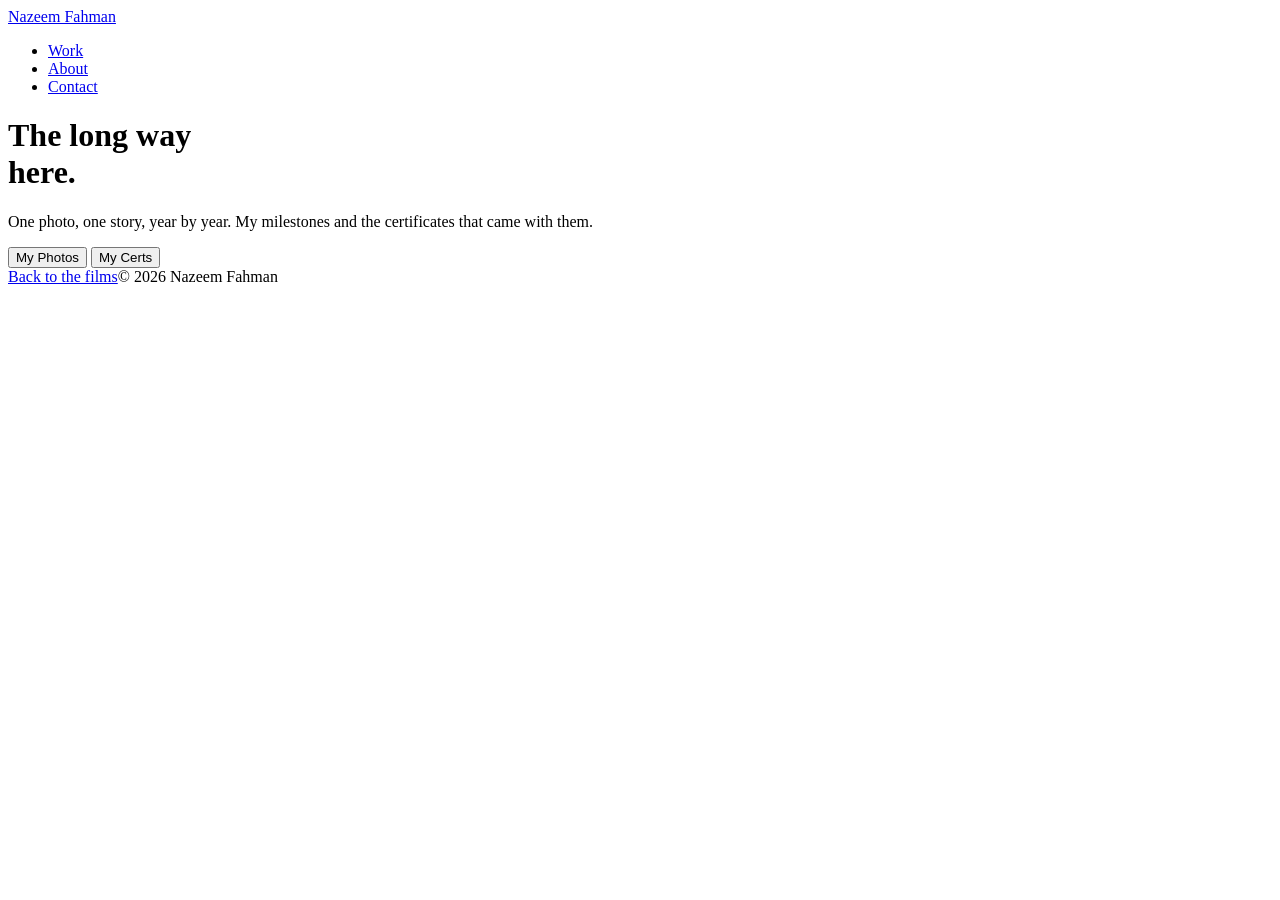
==== know-me/index.html @ d42affd1 "s" ====
<!DOCTYPE html>
<html lang="en">
<head>
<meta charset="utf-8">
<meta name="viewport" content="width=device-width, initial-scale=1, viewport-fit=cover">
<title>Know Me – Nazeem Fahman</title>
<link rel="preconnect" href="https://fonts.googleapis.com">
<link href="https://fonts.googleapis.com/css2?family=Bricolage+Grotesque:opsz,wght@12..96,300;12..96,500;12..96,800&display=swap" rel="stylesheet">
<link rel="stylesheet" href="style.css">
</head>
<body>
<div class="grain" aria-hidden="true"></div>
<div class="vig" aria-hidden="true"></div>
<div class="lens top" aria-hidden="true"><i></i><i></i><i></i><i></i><i></i></div>
<div class="lens bot" aria-hidden="true"><i></i><i></i><i></i><i></i><i></i></div>

<nav>
  <a href=".../index.html" class="logo">Nazeem Fahman</a>
  <ul><li><a href=".../index.html#work">Work</a></li><li><a href=".../index.html#about">About</a></li><li><a href=".../index.html#contact">Contact</a></li></ul>
</nav>

<header class="kh">
  <h1>The long way<br><span>here.</span></h1>
  <p>One photo, one story, year by year. My milestones and the certificates that came with them.</p>
</header>

<div class="tabs" role="group" aria-label="Choose what to view">
  <button class="tab glass" id="t-photos" data-v="photos" type="button" aria-pressed="true">My Photos</button>
  <button class="tab glass" id="t-certs" data-v="certs" type="button" aria-pressed="false">My Certs</button>
</div>

<main>
  <div id="photos"></div>
  <div id="certs" hidden></div>
</main>

<footer class="kfoot"><a href="/">Back to the films</a><span>© 2026 Nazeem Fahman</span></footer>

<script src=".../secure.js"></script>
<script src=".../fx.js"></script>
<script src=".../know-me.js"></script>
</body>
</html>
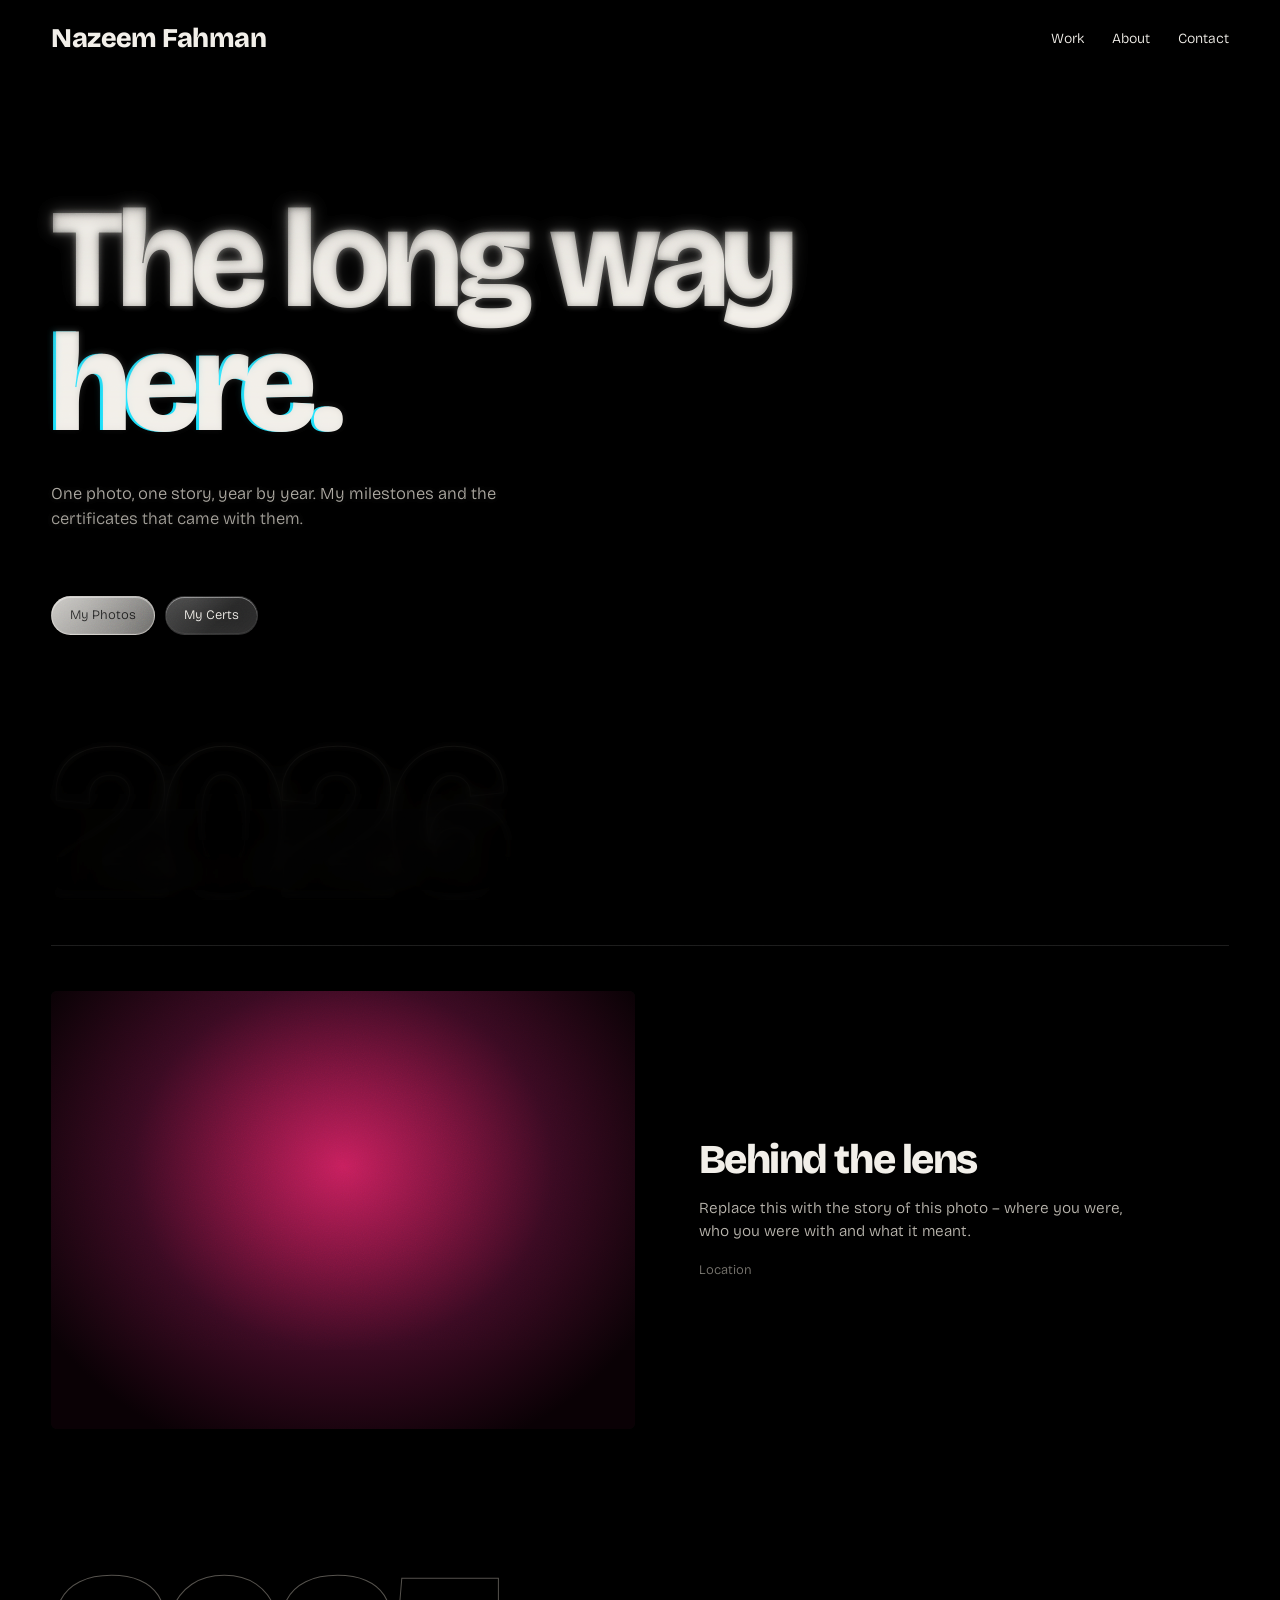
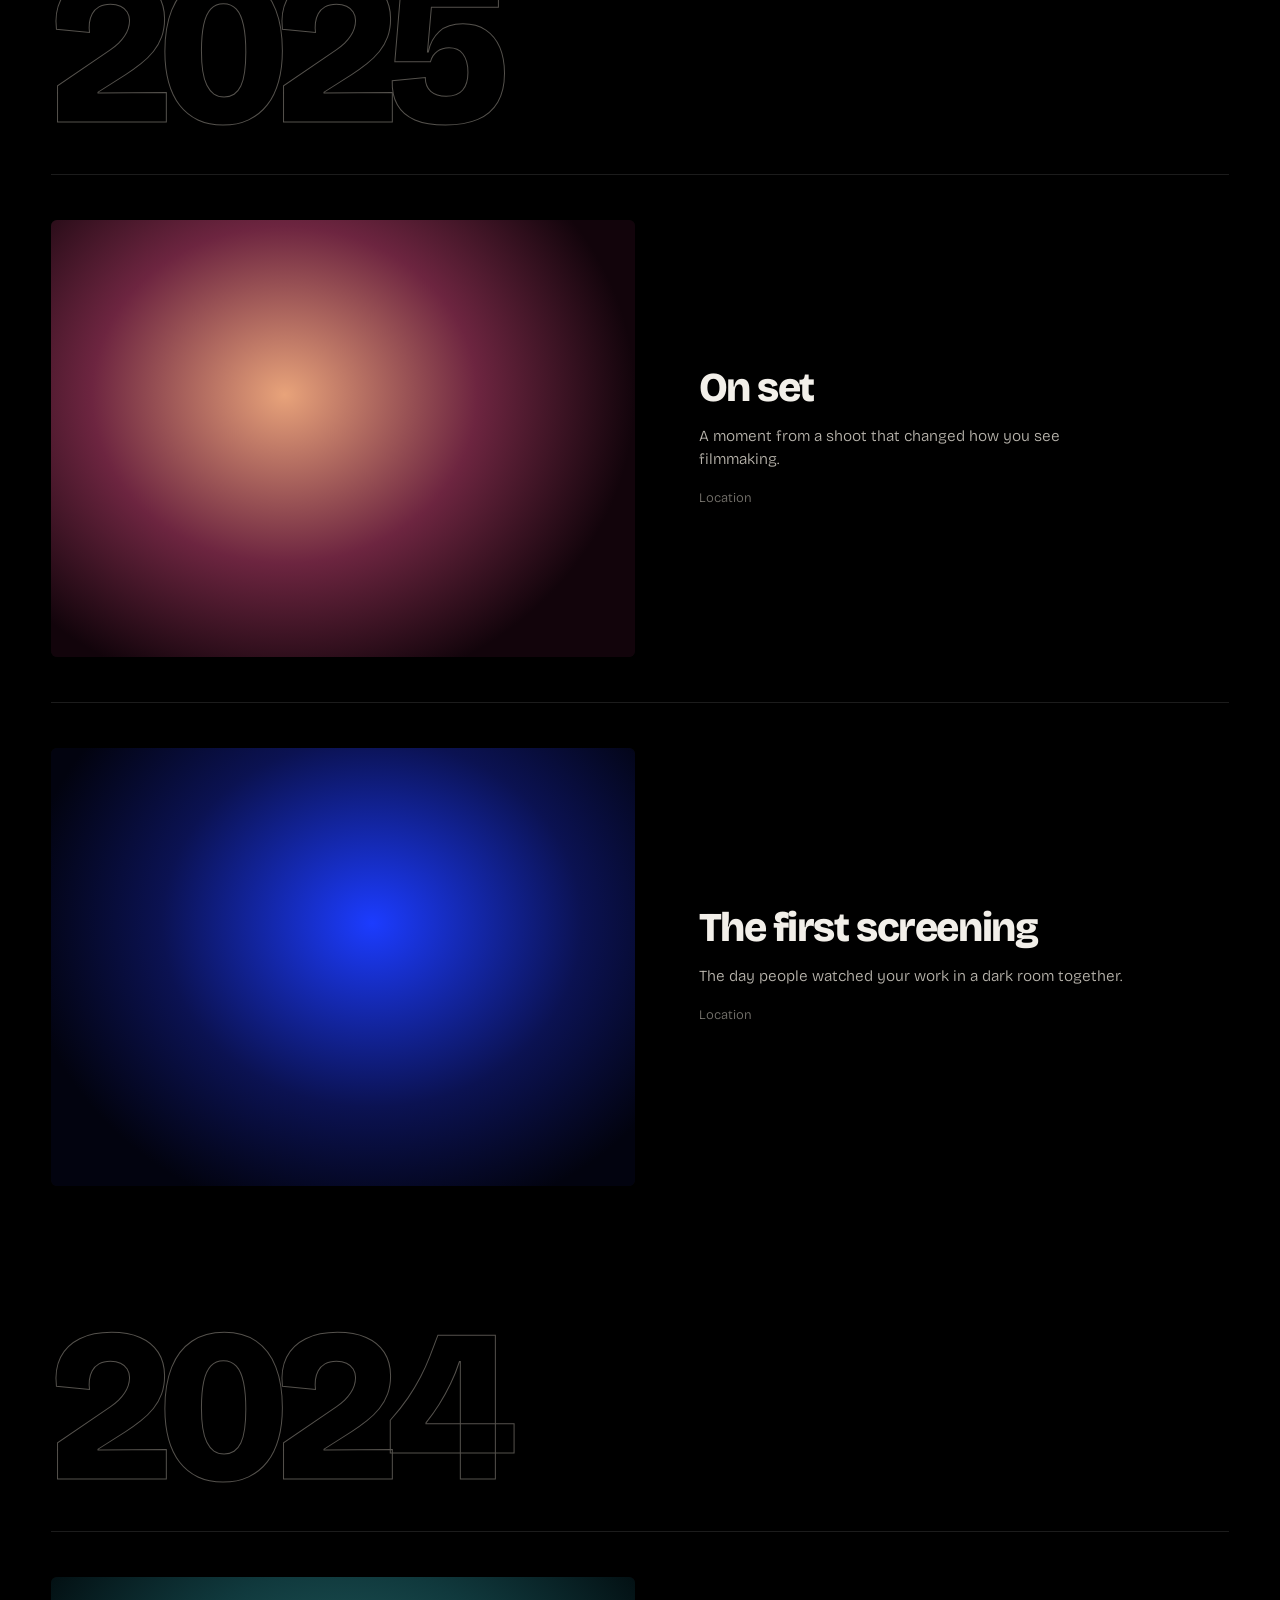
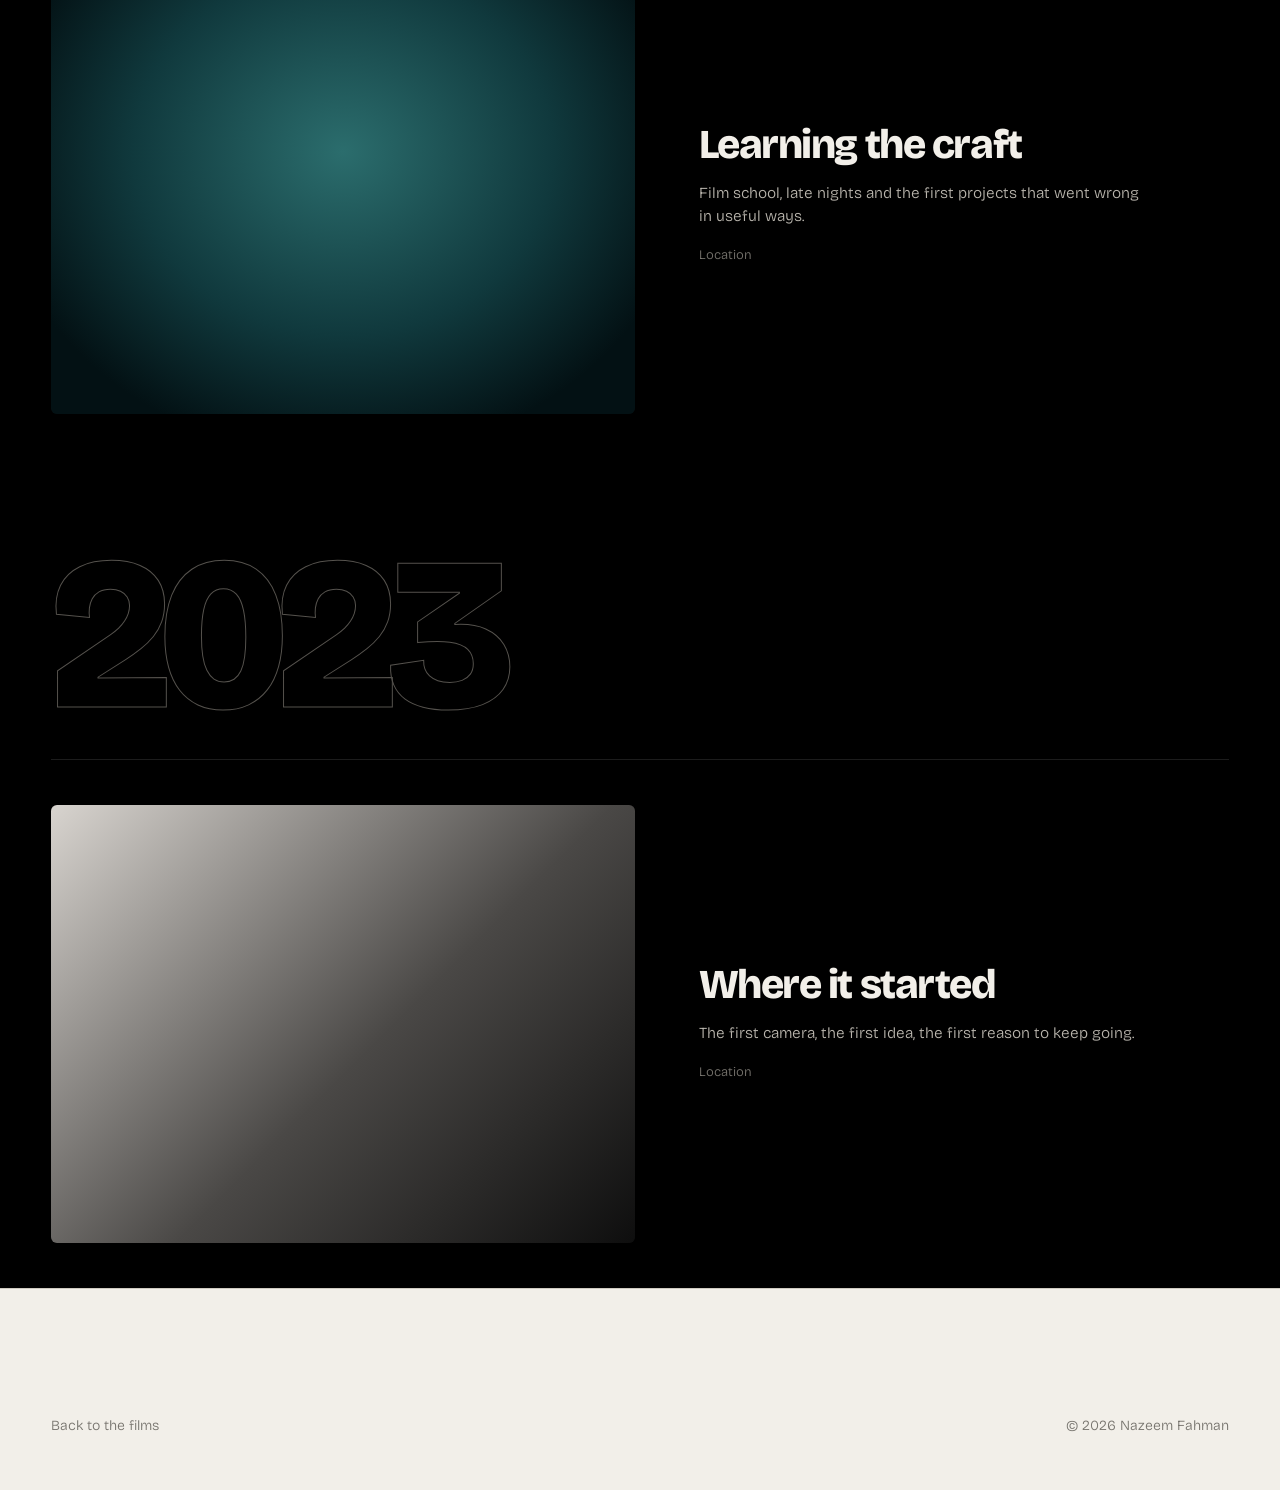
==== commit 99abebed: "s" ====
--- a/know-me/index.html
+++ b/know-me/index.html
@@ -6,7 +6,7 @@
 <title>Know Me – Nazeem Fahman</title>
 <link rel="preconnect" href="https://fonts.googleapis.com">
 <link href="https://fonts.googleapis.com/css2?family=Bricolage+Grotesque:opsz,wght@12..96,300;12..96,500;12..96,800&display=swap" rel="stylesheet">
-<link rel="stylesheet" href="style.css">
+<link rel="stylesheet" href="../style.css">
 </head>
 <body>
 <div class="grain" aria-hidden="true"></div>
@@ -15,8 +15,8 @@
 <div class="lens bot" aria-hidden="true"><i></i><i></i><i></i><i></i><i></i></div>
 
 <nav>
-  <a href=".../index.html" class="logo">Nazeem Fahman</a>
-  <ul><li><a href=".../index.html#work">Work</a></li><li><a href=".../index.html#about">About</a></li><li><a href=".../index.html#contact">Contact</a></li></ul>
+  <a href="../" class="logo">Nazeem Fahman</a>
+  <ul><li><a href="../#work">Work</a></li><li><a href="../#about">About</a></li><li><a href="../#contact">Contact</a></li></ul>
 </nav>
 
 <header class="kh">
@@ -34,10 +34,10 @@
   <div id="certs" hidden></div>
 </main>
 
-<footer class="kfoot"><a href="/">Back to the films</a><span>© 2026 Nazeem Fahman</span></footer>
+<footer class="kfoot"><a href="../">Back to the films</a><span>© 2026 Nazeem Fahman</span></footer>
 
-<script src=".../secure.js"></script>
-<script src=".../fx.js"></script>
-<script src=".../know-me.js"></script>
+<script src="../secure.js"></script>
+<script src="../fx.js"></script>
+<script src="../know-me.js"></script>
 </body>
 </html>
--- a/style.css
+++ b/style.css
@@ -0,0 +1,183 @@
+:root{
+  color-scheme:dark;
+  --bg:#000; --fg:#f2efe9; --dim:#77746e; --pink:#ff1f7a; --cyan:#19e3ff;
+  --font:"Bricolage Grotesque","Helvetica Neue",Arial,sans-serif;
+  box-sizing:border-box; padding-top:env(safe-area-inset-top,0px); padding-bottom:env(safe-area-inset-bottom,0px);
+}
+*,*::before,*::after{box-sizing:inherit;margin:0;padding:0}
+html{scroll-behavior:smooth;scroll-padding-top:70px}
+body{background:var(--bg);color:var(--fg);font-family:var(--font);font-weight:300;line-height:1.5;overflow-x:hidden;-webkit-font-smoothing:antialiased}
+a{color:inherit;text-decoration:none}
+:focus-visible{outline:2px solid var(--fg);outline-offset:4px}
+::selection{background:var(--fg);color:#000}
+
+/* film grain over everything */
+.grain{position:fixed;inset:-50%;z-index:90;pointer-events:none;opacity:.14;mix-blend-mode:overlay;
+  background-image:url("data:image/svg+xml,%3Csvg xmlns='http://www.w3.org/2000/svg' width='200' height='200'%3E%3Cfilter id='n'%3E%3CfeTurbulence type='fractalNoise' baseFrequency='.85' numOctaves='2' stitchTiles='stitch'/%3E%3C/filter%3E%3Crect width='200' height='200' filter='url(%23n)'/%3E%3C/svg%3E");
+  animation:grain .6s steps(6) infinite}
+@keyframes grain{0%{transform:translate(0,0)}20%{transform:translate(-4%,3%)}40%{transform:translate(3%,-5%)}60%{transform:translate(-5%,-2%)}80%{transform:translate(4%,4%)}100%{transform:translate(0,0)}}
+
+/* cursor - Effect pink telah dibuang */
+.cur{display:none !important;}
+
+/* nav */
+nav{position:fixed;top:0;left:0;right:0;z-index:60;display:flex;justify-content:space-between;align-items:center;
+  padding:calc(18px + env(safe-area-inset-top,0px)) 4vw 18px;mix-blend-mode:difference}
+nav .logo{font-weight:800;letter-spacing:-.02em;font-size:3vh}
+nav ul{display:flex;gap:28px;list-style:none;font-size:14px}
+nav a:hover{color:var(--fg)}
+
+/* hero */
+.hero{position:relative;min-height:100svh;display:flex;flex-direction:column;justify-content:center;padding:120px 4vw 80px;overflow:hidden;
+  --mx:50%;--my:50%}
+.leak{position:absolute;inset:0;background:
+  radial-gradient(40vw 30vw at 80% 10%,rgba(255,31,122,.22),transparent 70%),
+  radial-gradient(35vw 35vw at 5% 95%,rgba(25,227,255,.10),transparent 70%);animation:leak 14s ease-in-out infinite alternate}
+@keyframes leak{to{transform:translate(-4%,3%) scale(1.15)}}
+
+/* hud */
+.hud{position:absolute;left:4vw;right:4vw;display:flex;justify-content:space-between;font-size:13px;color:var(--dim);z-index:55}
+.hud.top{top:84px}.hud.bot{bottom:28px}
+
+.rec{display:inline-flex;align-items:center;gap:8px;color:var(--fg)}
+.rec i{width:9px;height:9px;border-radius:50%;background:#ff0000;animation:blink 1.2s steps(2) infinite} /* Ditukar dari pink ke merah amaran biasa */
+@keyframes blink{50%{opacity:0}}
+.stack{position:relative;font-weight:800;font-size:clamp(46px,11.5vw,190px);line-height:.88;letter-spacing:-.045em;user-select:none}
+.stack .l{display:block;white-space:nowrap}
+.stack .base{color:#2a2927}
+#biggesttitleintheworld {
+  display: flex;
+  flex-direction: column;
+  row-gap: 0.5rem;
+  margin-bottom: 4rem;
+}
+#biggesttitleintheworld .l {
+  display: block;        
+}
+
+/* work – full-bleed frames, quiet captions */
+.work{padding:14vh 0 6vh}
+.sec-head{padding:0 4vw 5vh;display:flex;justify-content:space-between;align-items:end;gap:24px;flex-wrap:wrap}
+h2{font-weight:800;font-size:clamp(38px,7vw,110px);line-height:.92;letter-spacing:-.04em}
+.sec-head p{color:var(--dim);max-width:34ch;font-size:15px}
+.film{display:block;position:relative;cursor:pointer;border:0;background:none;color:inherit;width:100%;text-align:left;font:inherit}
+.frame{position:relative;aspect-ratio:2.39/1;overflow:hidden;background:#080808}
+.frame .pic{position:absolute;inset:-4%;background-size:cover;background-position:center;transition:transform 1.2s cubic-bezier(.2,.7,.2,1),filter .4s}
+.frame .pic::after{content:"";position:absolute;inset:0;background:linear-gradient(180deg,transparent 50%,rgba(0,0,0,.55))}
+.frame video,.frame img{position:absolute;inset:0;width:100%;height:100%;object-fit:cover}
+.frame .big{position:absolute;inset:0;display:grid;place-items:center;text-align:center;font-weight:800;font-size:clamp(34px,8vw,140px);line-height:.88;letter-spacing:-.045em;text-shadow:0 0 40px rgba(0,0,0,.45);transition:letter-spacing .6s,text-shadow .3s}
+.film:hover .pic{transform:scale(1.06);filter:saturate(1.25)}
+.film:hover .big{letter-spacing:-.02em;text-shadow:0 0 40px rgba(0,0,0,.65)}
+.cap{display:grid;grid-template-columns:2fr 1fr 1fr;gap:16px;padding:14px 4vw 5vh;font-size:14px}
+.cap b{font-weight:500}.cap span{color:var(--dim)}.cap span:last-child{text-align:right}
+.cap em{font-style:normal;color:var(--dim);display:block;font-size:13px;max-width:50ch;margin-top:2px}
+.duo{display:grid;grid-template-columns:1fr 1fr}
+.duo .frame{aspect-ratio:4/5}
+
+/* about */
+.about{padding:14vh 4vw;display:grid;grid-template-columns:1fr 1fr;gap:6vw;align-items:start;border-top:1px solid #151515}
+.about p{font-size:clamp(18px,1.9vw,28px);line-height:1.35;color:#d7d3cb;letter-spacing:-.01em;margin-bottom:1em}
+.about p em{font-style:normal;color:var(--fg)}
+.services{list-style:none;margin-top:6vh}
+.services li{display:flex;justify-content:space-between;gap:20px;padding:20px 0;border-top:1px solid #1e1e1e;font-size:clamp(20px,2.4vw,34px);font-weight:500;letter-spacing:-.02em;transition:padding .3s,color .3s}
+.services li small{font-size:14px;color:var(--dim);font-weight:300;letter-spacing:0;align-self:center;text-align:right}
+.services li:hover{padding-left:18px;color:var(--fg)}
+.services li:last-child{border-bottom:1px solid #1e1e1e}
+
+/* contact - Garisan pink dibuang menjadi transparent */
+.contact{padding:16vh 4vw 8vh;background:var(--fg);color:#000}
+.contact h2{font-size:clamp(52px,13vw,220px);line-height:.85}
+.contact .row{margin-top:8vh;display:flex;justify-content:space-between;gap:32px;flex-wrap:wrap;align-items:end}
+.contact p{max-width:36ch;font-size:17px}
+.mail{font-weight:800;font-size:clamp(22px,3.4vw,52px);letter-spacing:-.03em;border-bottom:3px solid transparent;cursor:pointer;background:none;border-inline:0;border-top:0;color:#000;font-family:var(--font)}
+.mail:hover{color:#555}
+.links{display:flex;gap:22px;margin-top:14px;font-size:15px}
+.links a:hover{color:#555}
+footer{display:flex;justify-content:space-between;padding:22px 4vw;font-size:13px;color:#555;background:var(--fg);border-top:1px solid #cfcac1;flex-wrap:wrap;gap:8px}
+
+/* projector modal */
+.proj{position:fixed;inset:0;z-index:80;background:#000;display:grid;place-items:center;visibility:hidden;pointer-events:none}
+.proj .bar{position:absolute;left:0;right:0;height:50%;background:#000;transition:transform .7s cubic-bezier(.7,0,.2,1);z-index:2}
+.proj .bar.t{top:0}.proj .bar.b{bottom:0}
+.proj.open{visibility:visible;pointer-events:auto}
+.proj.open .bar.t{transform:translateY(-100%)}.proj.open .bar.b{transform:translateY(100%)}
+.screen{width:min(92vw,1400px);aspect-ratio:2.39/1;position:relative;overflow:hidden;display:grid;place-items:center;text-align:center}
+.screen .bg{position:absolute;inset:0;background-size:cover;background-position:center;animation:drift 18s linear infinite alternate}
+@keyframes drift{to{transform:scale(1.15) translateX(-3%)}}
+.screen h3{position:relative;font-weight:800;font-size:clamp(30px,6vw,96px);letter-spacing:-.04em;line-height:.9}
+.screen p{position:relative;margin-top:14px;font-size:15px;color:#cfcac1}
+.pinfo{position:absolute;bottom:5vh;left:4vw;right:4vw;display:flex;justify-content:space-between;align-items:center;font-size:14px;color:var(--dim);z-index:3}
+.x{background:none;border:1px solid #333;color:var(--fg);padding:10px 18px;border-radius:99px;font:inherit;cursor:pointer}
+.x:hover{border-color:var(--fg);color:var(--bg);background:var(--fg)}
+
+@media (max-width:780px){
+  nav ul{gap:16px}.hud.top span:nth-child(2){display:none}
+  .duo{grid-template-columns:1fr}.about{grid-template-columns:1fr}
+  .frame{aspect-ratio:4/5}.cap{grid-template-columns:1fr 1fr}.cap>div{grid-column:1/-1}
+  .stack .l{white-space:normal}
+}
+@media (prefers-reduced-motion:reduce){*{animation:none!important;transition:none!important}html{scroll-behavior:auto}}
+
+/* protection: no text selection or image dragging */
+.protect body,.protect body *{-webkit-user-select:none;user-select:none;-webkit-touch-callout:none}
+.protect input,.protect textarea{-webkit-user-select:text;user-select:text}
+.protect img,.protect video{-webkit-user-drag:none;user-drag:none;pointer-events:none}
+
+/* ===== lens distortion: blurred top/bottom edges, fixed to the viewport ===== */
+.lens{position:fixed;left:0;right:0;height:50vh;z-index:50;pointer-events:none;--d:to bottom;--o:-5px}
+.lens.top{top:0}
+.lens.bot{bottom:0;--d:to top;--o:5px}
+.lens i{position:absolute;inset:0}
+.lens i:nth-child(1){-webkit-backdrop-filter:blur(3px);backdrop-filter:blur(3px);-webkit-mask-image:linear-gradient(var(--d),#000,transparent);mask-image:linear-gradient(var(--d),#000,transparent)}
+.lens i:nth-child(2){-webkit-backdrop-filter:blur(8px);backdrop-filter:blur(8px);-webkit-mask-image:linear-gradient(var(--d),#000,transparent 70%);mask-image:linear-gradient(var(--d),#000,transparent 70%)}
+.lens i:nth-child(3){-webkit-backdrop-filter:blur(18px) saturate(1.2);backdrop-filter:blur(18px) saturate(1.2);-webkit-mask-image:linear-gradient(var(--d),#000,transparent 40%);mask-image:linear-gradient(var(--d),#000,transparent 40%)}
+.vig{position:fixed;inset:0;z-index:49;pointer-events:none;background:radial-gradient(120% 100% at 50% 50%,transparent 62%,rgba(0,0,0,.38))}
+.hud.bot{bottom:calc(40vh + 6px)}
+
+/* ===== liquid glass ===== */
+.glass{position:relative;overflow:hidden;color:var(--fg);
+  background:linear-gradient(135deg,rgba(255,255,255,.14),rgba(255,255,255,.03) 60%,rgba(255,255,255,.07));
+  -webkit-backdrop-filter:blur(20px) saturate(1.9) brightness(1.12);backdrop-filter:blur(20px) saturate(1.9) brightness(1.12);
+  border:1px solid rgba(255,255,255,.13);border-radius:24px;
+  box-shadow:inset 0 1px 0 rgba(255,255,255,.4),inset 0 -1px 0 rgba(255,255,255,.06),inset 0 0 26px rgba(255,255,255,.06),0 18px 40px rgba(0,0,0,.45);
+  transition:border-radius .6s cubic-bezier(.3,1.6,.5,1),transform .5s cubic-bezier(.3,1.6,.5,1),box-shadow .3s}
+.glass::before{content:"";position:absolute;inset:0;pointer-events:none;opacity:.55;transition:opacity .3s;
+  background:radial-gradient(240px circle at var(--gx,25%) var(--gy,0%),rgba(255,255,255,.32),transparent 62%)}
+.glass>*{position:relative}
+.glass:hover{border-radius:38px 18px 34px 22px;transform:translateY(-3px) scale(1.012)}
+.glass:hover::before{opacity:1}
+.about{position:relative;overflow:hidden}
+.about>div:not(.orbs){position:relative;z-index:1}
+.orbs i{position:absolute;border-radius:50%;filter:blur(50px);opacity:.85;animation:orb 16s ease-in-out infinite alternate}
+.orbs i:nth-child(1){width:34vw;height:34vw;background:#2a3cff;right:4%;top:6%} /* Warna ditukar dari pink ke biru */
+.orbs i:nth-child(2){width:28vw;height:28vw;background:#2a3cff;right:28%;bottom:2%;animation-delay:-5s}
+.orbs i:nth-child(3){width:20vw;height:20vw;background:#ff9a3c;right:-3%;bottom:10%;animation-delay:-9s;opacity:.55}
+@keyframes orb{to{transform:translate(-8vw,6vh) scale(1.2)}}
+.cards{display:grid;grid-template-columns:1fr 1fr;gap:16px}
+.card{padding:24px;min-height:150px;display:flex;flex-direction:column;justify-content:space-between}
+.card h3{font-size:clamp(20px,2vw,28px);font-weight:500;letter-spacing:-.02em}
+.card p{font-size:14px;color:#c9c5bd;margin-top:18px;max-width:24ch}
+.know{display:inline-block;margin-top:2vh;padding:7px 14px;border-radius:99px;font-size:11px;letter-spacing:.02em;opacity:.4;transition:opacity .3s,border-radius .6s cubic-bezier(.3,1.6,.5,1),transform .5s cubic-bezier(.3,1.6,.5,1)}
+.know:hover{opacity:1;border-radius:99px;transform:scale(1.06)}
+
+/* ===== know-me page ===== */
+.kh{padding:22vh 4vw 6vh}
+.kh h1{font-weight:800;font-size:clamp(46px,11vw,180px);line-height:.88;letter-spacing:-.045em}
+.kh h1 span{color:var(--fg);text-shadow:-3px 0 var(--cyan)}
+.kh p{margin-top:4vh;max-width:44ch;color:#b9b5ad;font-size:clamp(15px,1.3vw,18px)}
+.tabs{position:sticky;top:calc(62px + env(safe-area-inset-top,0px));z-index:55;display:flex;gap:10px;padding:10px 4vw}
+.tab{font:inherit;font-size:13px;padding:9px 18px;cursor:pointer;border-radius:99px}
+.tab.glass{border-radius:99px}
+.tab[aria-pressed="true"]{color:var(--bg);background:linear-gradient(135deg,rgba(242,239,233,.8),rgba(242,239,233,.4));border-color:rgba(242,239,233,.6)}
+.yr{padding:10vh 4vw 0}
+.yr .num{font-weight:800;font-size:clamp(80px,17vw,280px);line-height:.8;letter-spacing:-.05em;color:transparent;-webkit-text-stroke:1px #55524d;margin-bottom:4vh}
+.row{display:grid;grid-template-columns:1.1fr 1fr;gap:5vw;align-items:center;padding:5vh 0;border-top:1px solid #1c1c1c}
+.ph{position:relative;aspect-ratio:4/3;overflow:hidden;border-radius:6px;background:#080808}
+.ph .pic,.ph img{position:absolute;inset:0;width:100%;height:100%;object-fit:cover;background-size:cover}
+.tx h3{font-weight:800;font-size:clamp(26px,3.2vw,50px);line-height:1;letter-spacing:-.035em}
+.tx p{margin-top:16px;max-width:44ch;color:#b9b5ad;font-size:clamp(15px,1.2vw,18px)}
+.tx small{display:block;margin-top:18px;color:var(--dim);font-size:13px}
+.kfoot{padding:14vh 4vw 6vh;font-size:14px;color:var(--dim);display:flex;justify-content:space-between;flex-wrap:wrap;gap:12px}
+.kfoot a:hover{color:var(--fg)}
+[hidden]{display:none!important}
+@media (max-width:780px){.row{grid-template-columns:1fr;gap:20px}.cards{grid-template-columns:1fr}}
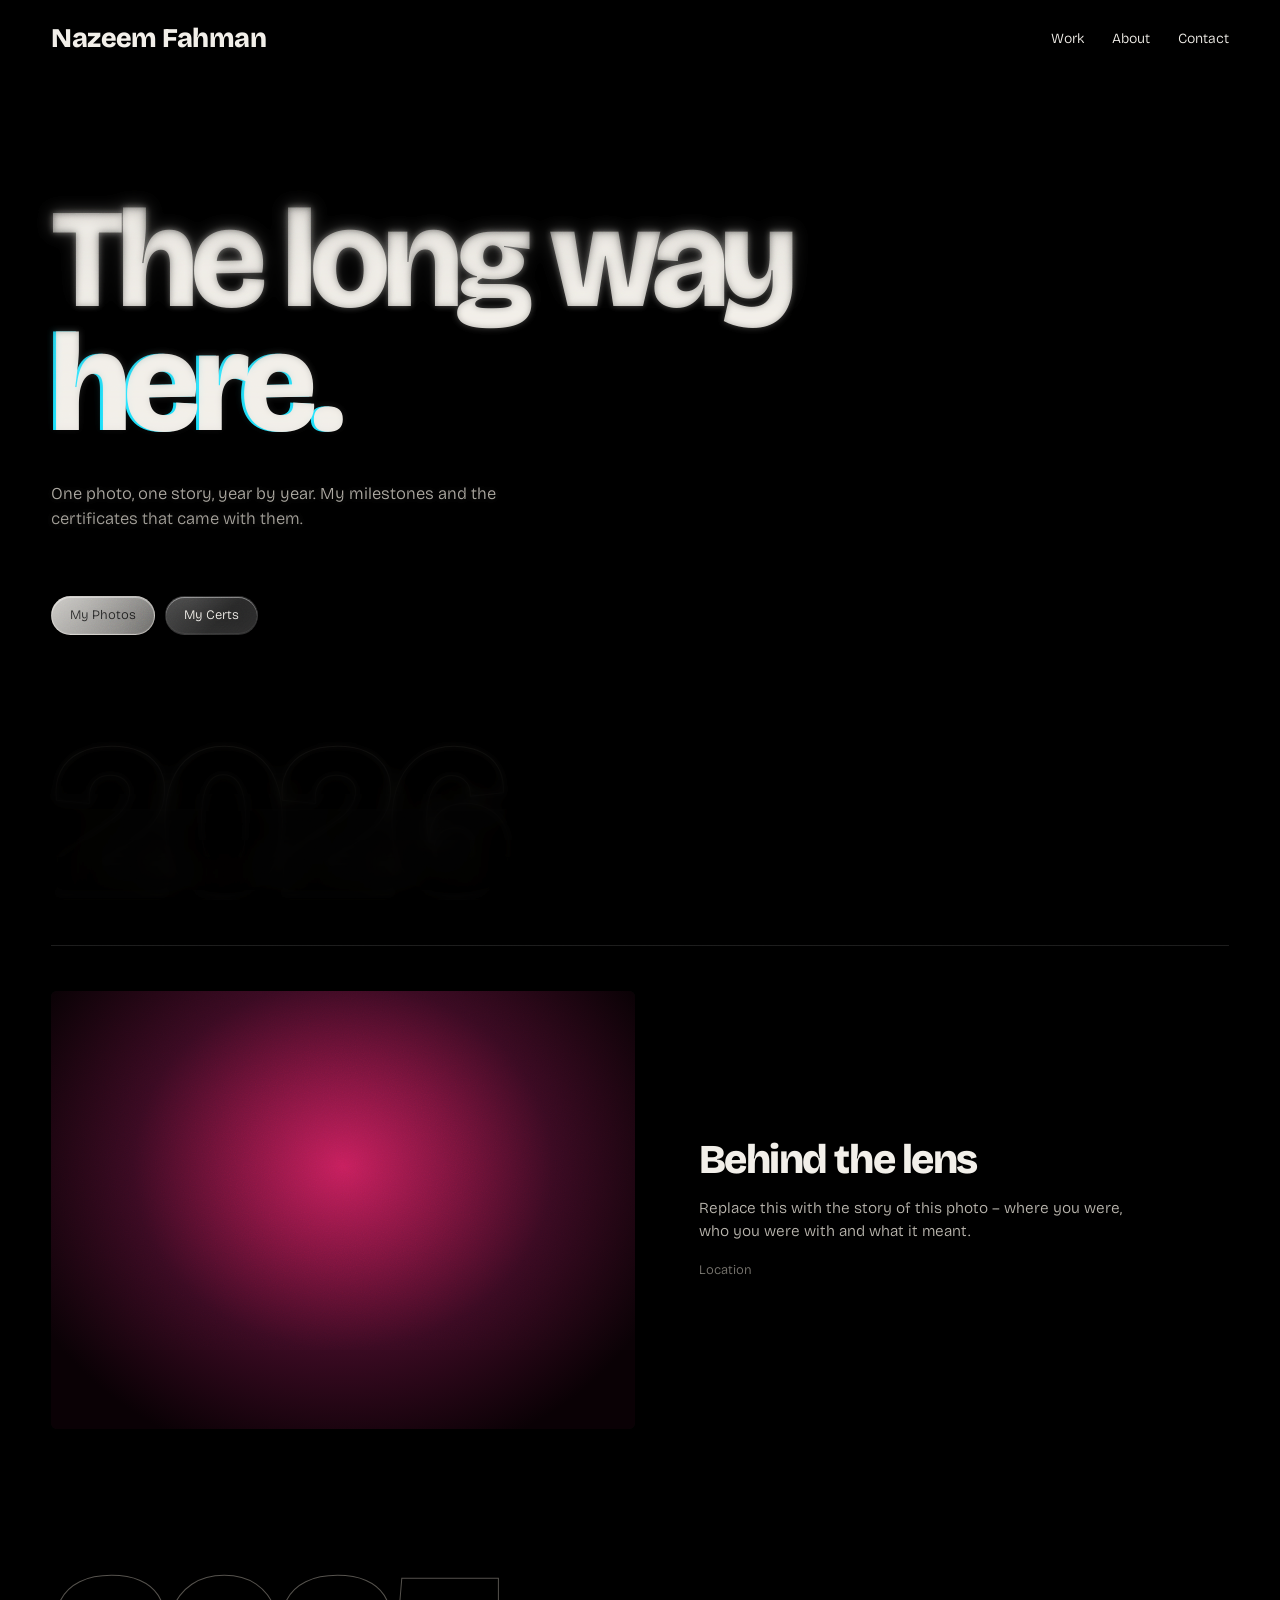
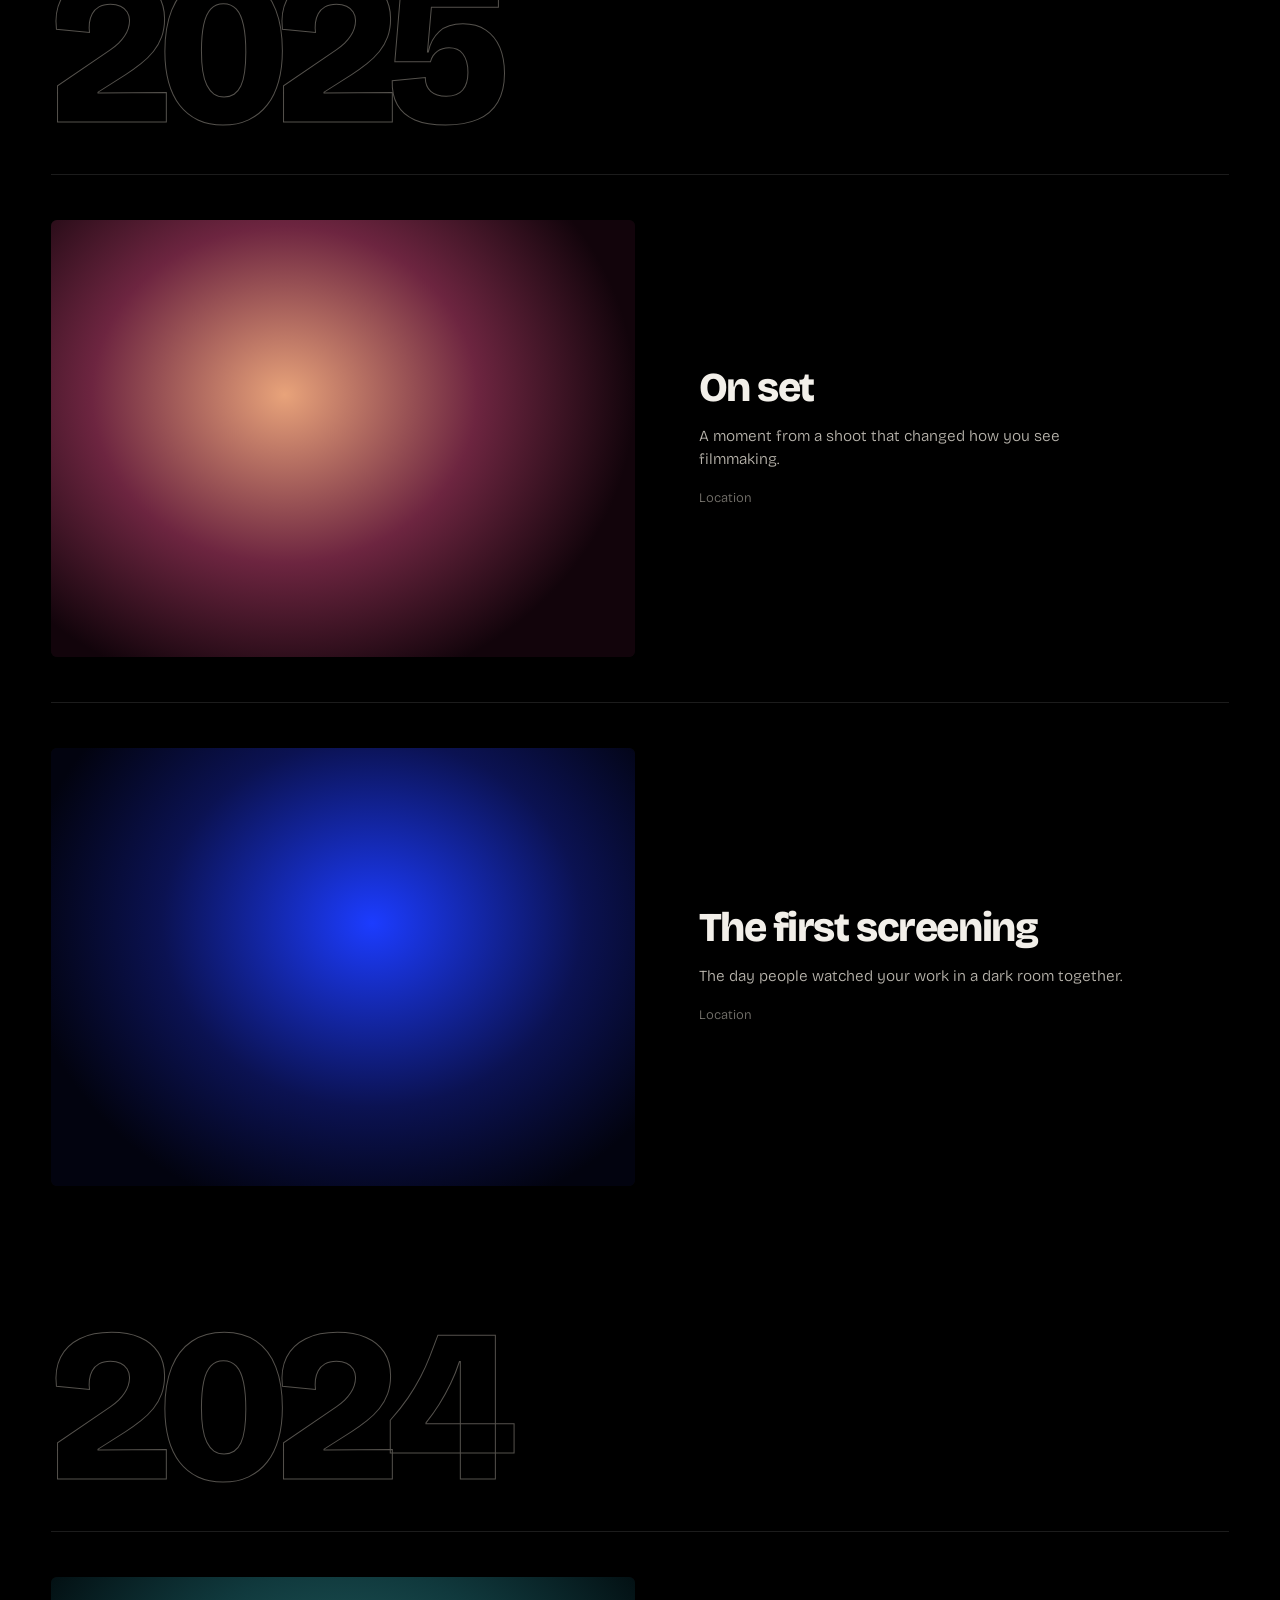
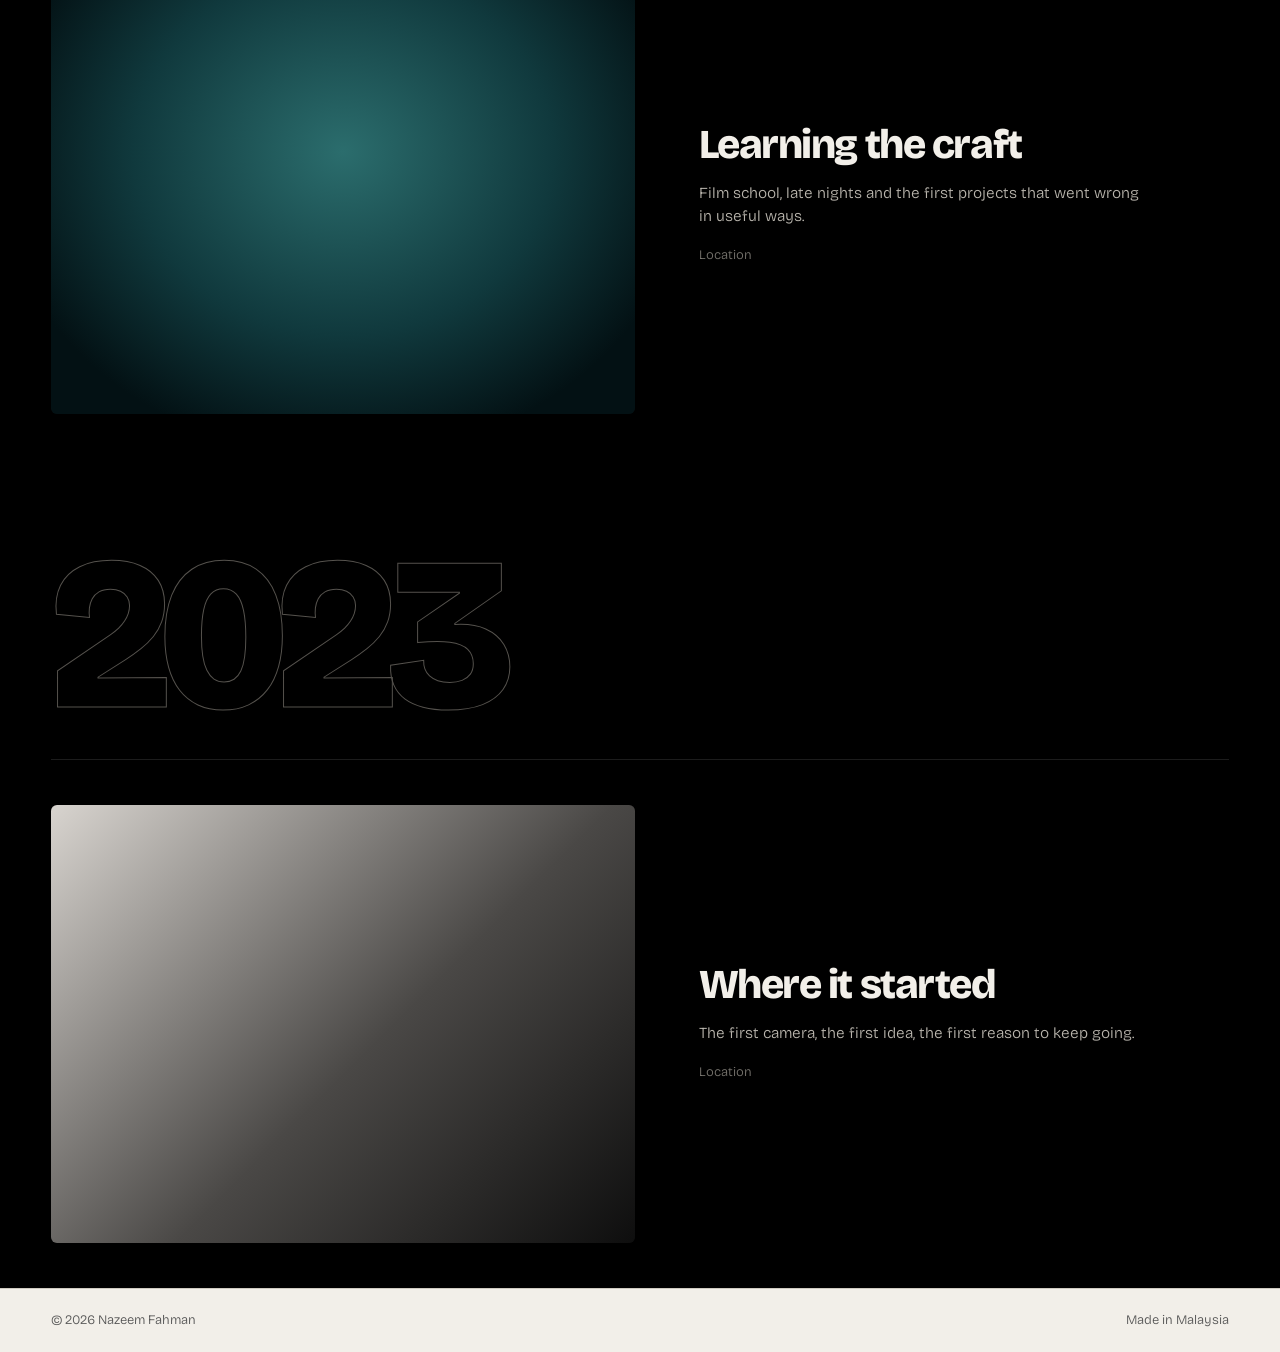
==== commit 2a6dd854: "S" ====
--- a/know-me/index.html
+++ b/know-me/index.html
@@ -34,10 +34,11 @@
   <div id="certs" hidden></div>
 </main>
 
-<footer class="kfoot"><a href="../">Back to the films</a><span>© 2026 Nazeem Fahman</span></footer>
+<!-- FIX: Footer ditukar menggunakan kod yang sama seperti main page -->
+<footer><span>© 2026 Nazeem Fahman</span><span>Made in Malaysia</span></footer>
 
 <script src="../secure.js"></script>
 <script src="../fx.js"></script>
 <script src="../know-me.js"></script>
 </body>
-</html>
+</html>
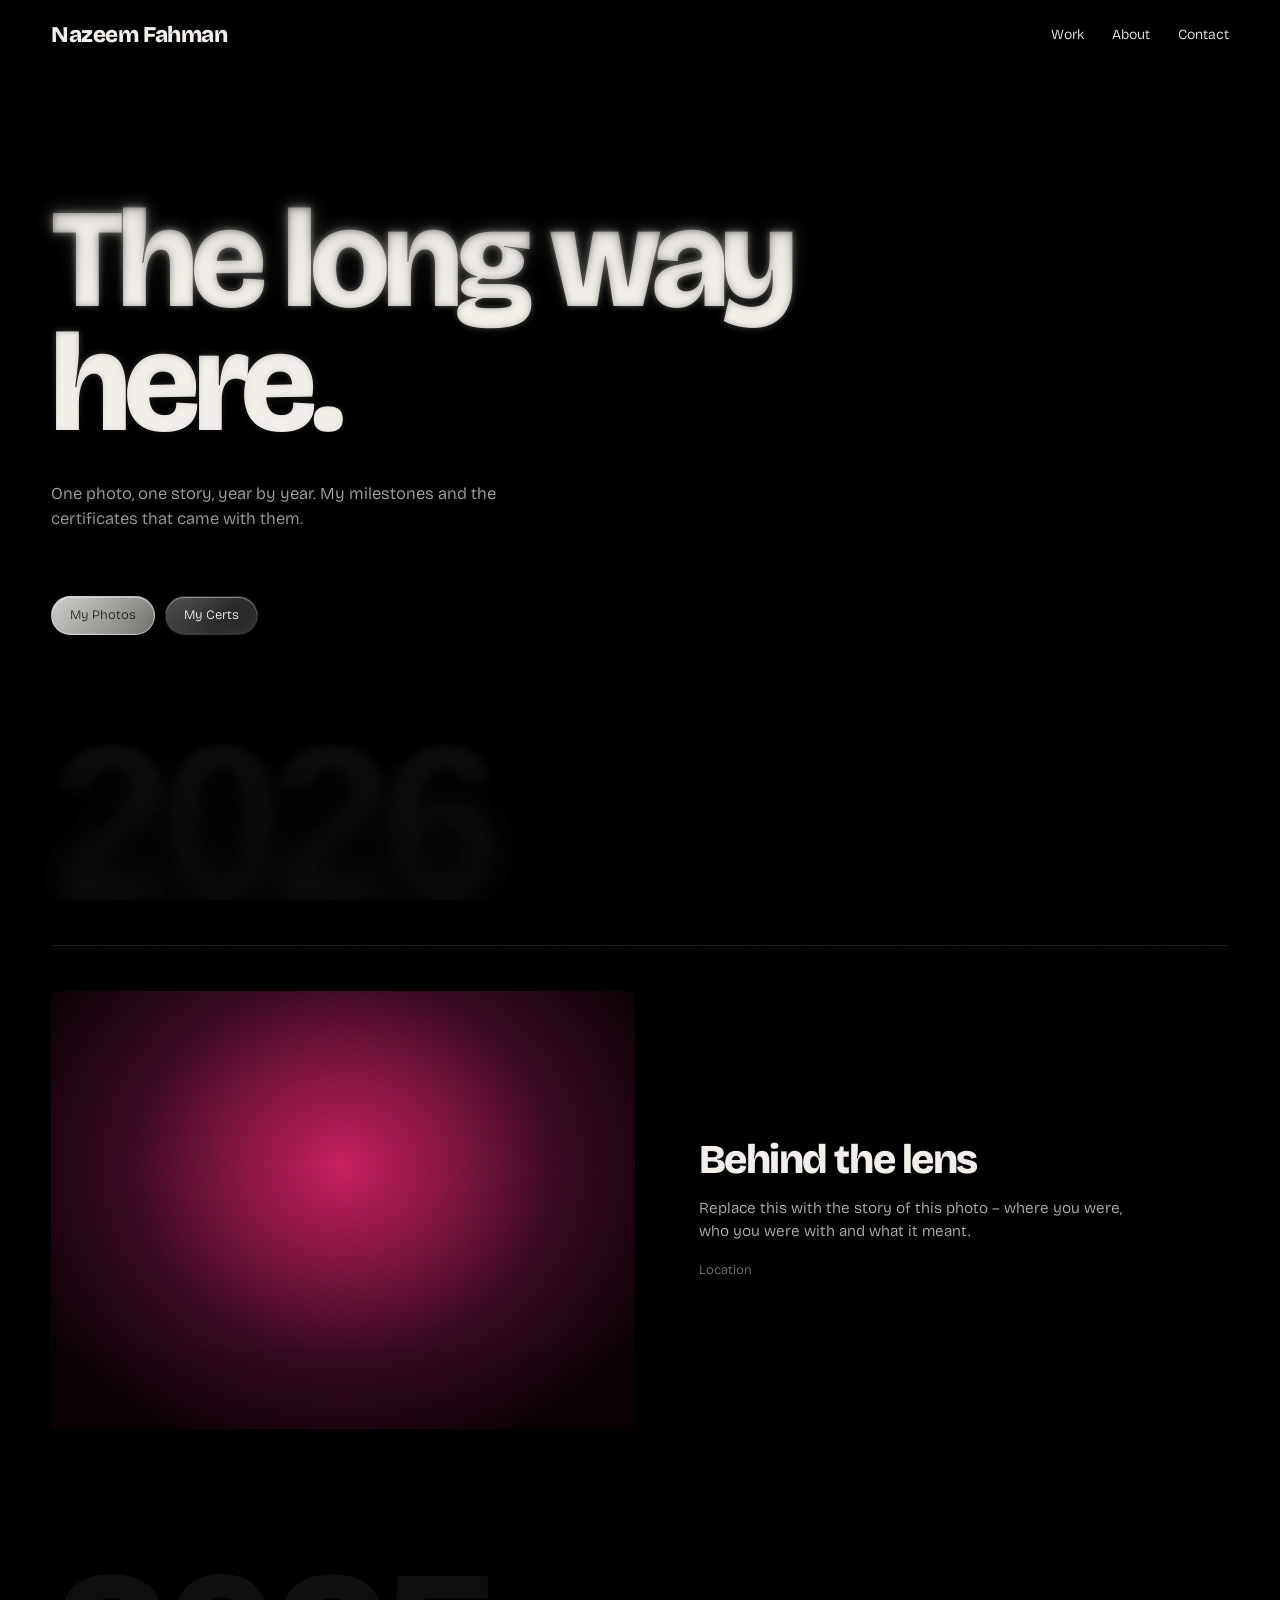
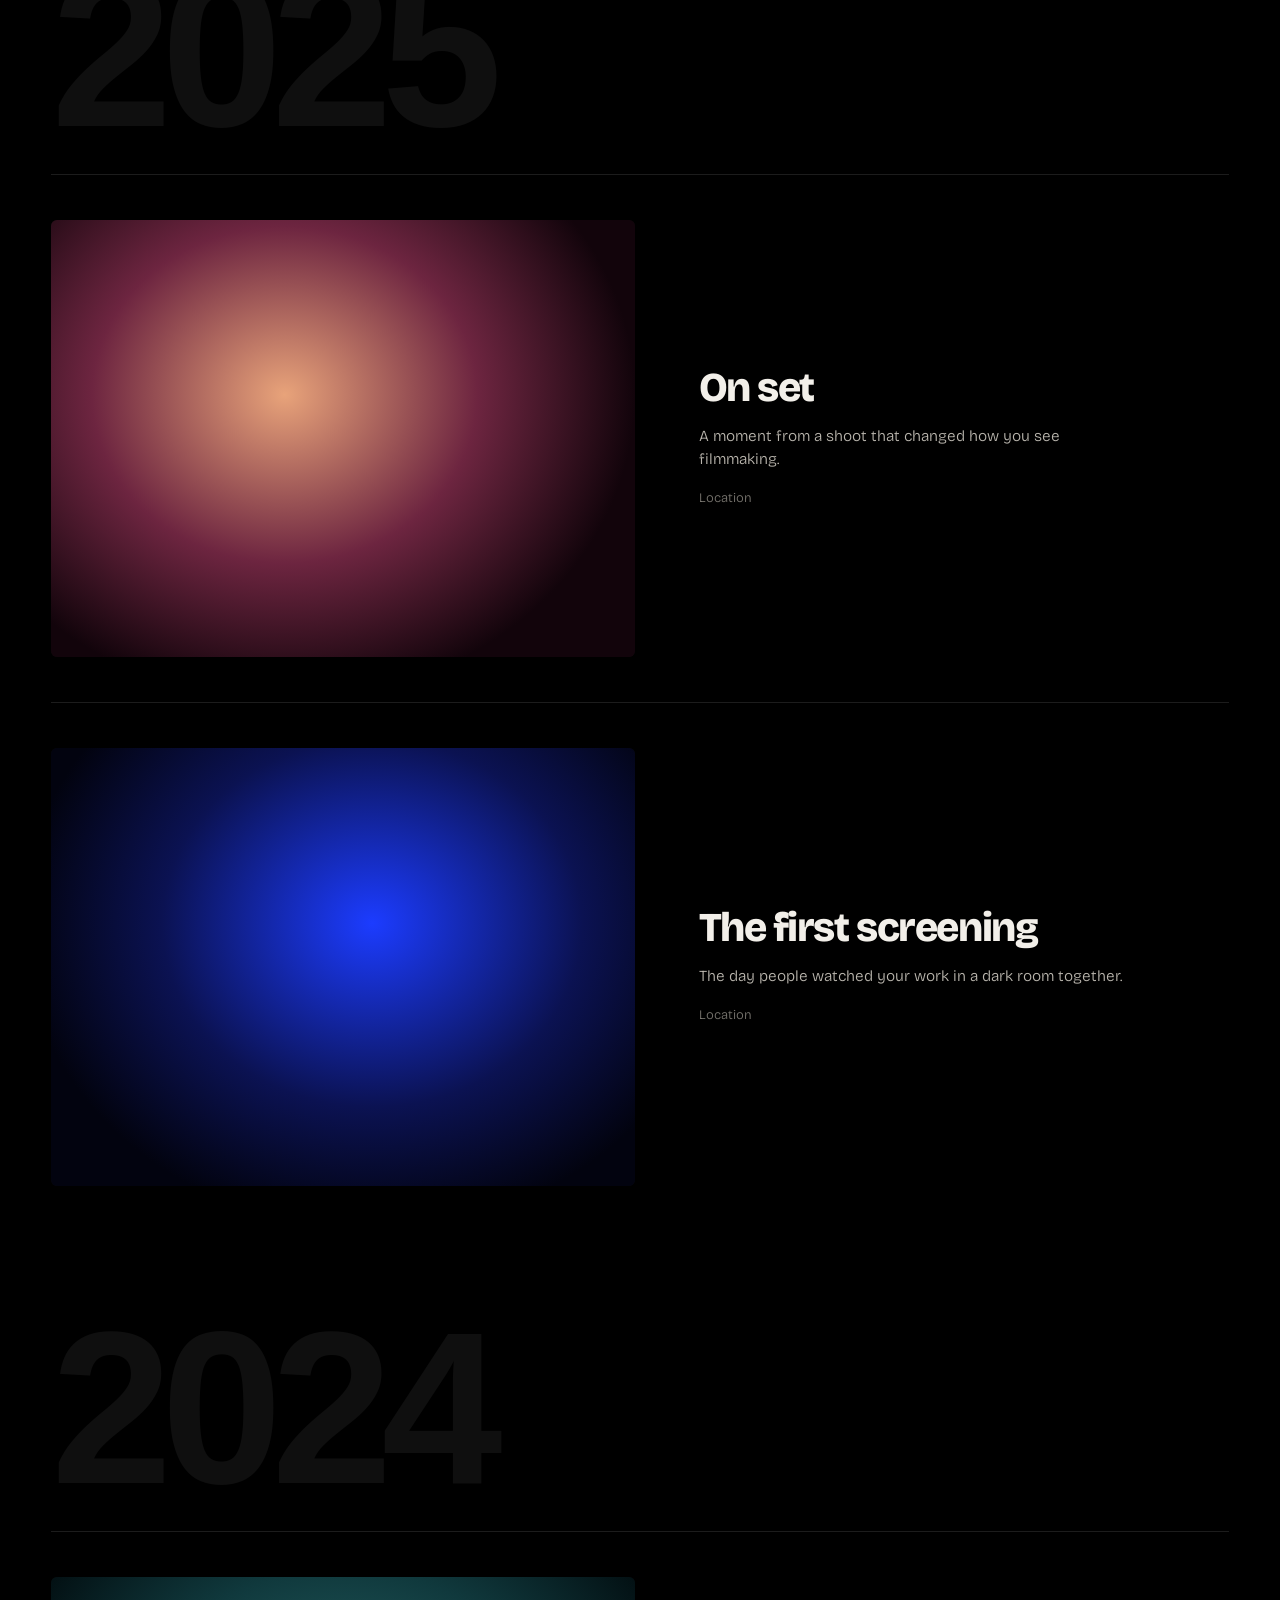
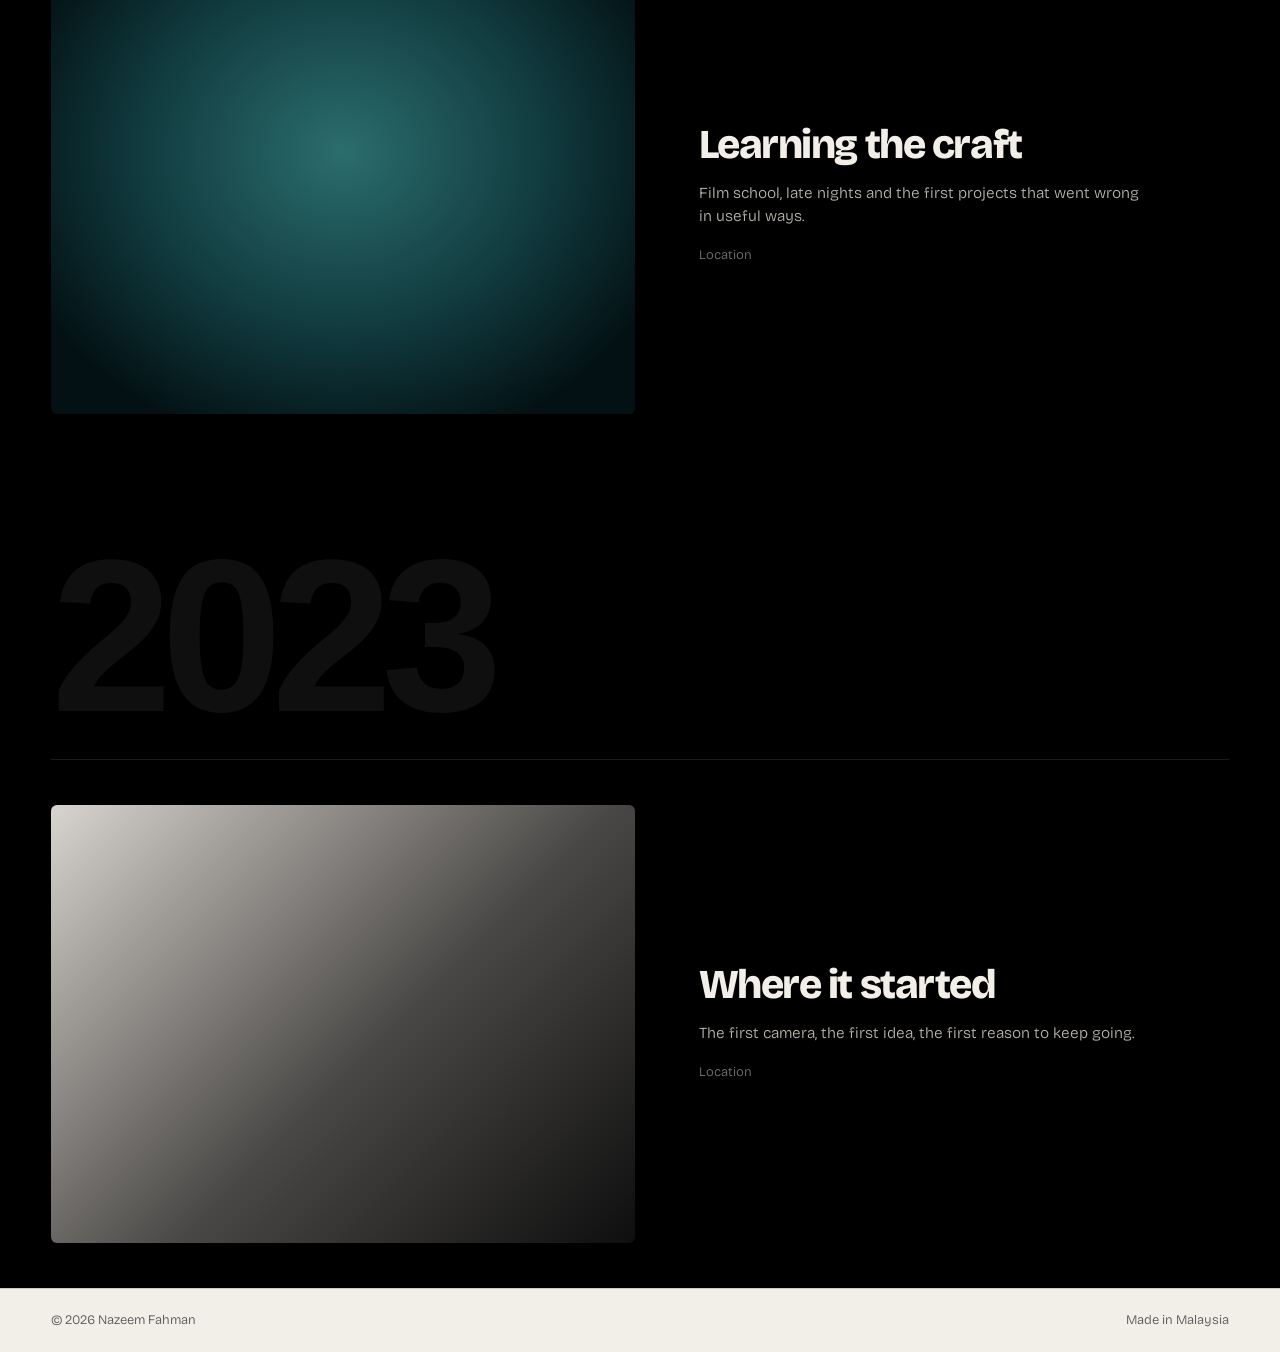
==== commit c311c3d9: "s" ====
--- a/know-me/index.html
+++ b/know-me/index.html
@@ -4,6 +4,7 @@
 <meta charset="utf-8">
 <meta name="viewport" content="width=device-width, initial-scale=1, viewport-fit=cover">
 <title>Know Me – Nazeem Fahman</title>
+<link rel="icon" type="image/png" href=".../assets/img/logowhite.png">
 <link rel="preconnect" href="https://fonts.googleapis.com">
 <link href="https://fonts.googleapis.com/css2?family=Bricolage+Grotesque:opsz,wght@12..96,300;12..96,500;12..96,800&display=swap" rel="stylesheet">
 <link rel="stylesheet" href="../style.css">
--- a/style.css
+++ b/style.css
@@ -17,13 +17,13 @@
   animation:grain .6s steps(6) infinite}
 @keyframes grain{0%{transform:translate(0,0)}20%{transform:translate(-4%,3%)}40%{transform:translate(3%,-5%)}60%{transform:translate(-5%,-2%)}80%{transform:translate(4%,4%)}100%{transform:translate(0,0)}}
 
-/* cursor - Effect pink telah dibuang */
+/* cursor */
 .cur{display:none !important;}
 
 /* nav */
 nav{position:fixed;top:0;left:0;right:0;z-index:60;display:flex;justify-content:space-between;align-items:center;
   padding:calc(18px + env(safe-area-inset-top,0px)) 4vw 18px;mix-blend-mode:difference}
-nav .logo{font-weight:800;letter-spacing:-.02em;font-size:3vh}
+nav .logo{font-weight:800;letter-spacing:-.02em;font-size:2.5vh}
 nav ul{display:flex;gap:28px;list-style:none;font-size:14px}
 nav a:hover{color:var(--fg)}
 
@@ -40,7 +40,7 @@
 .hud.top{top:84px}.hud.bot{bottom:28px}
 
 .rec{display:inline-flex;align-items:center;gap:8px;color:var(--fg)}
-.rec i{width:9px;height:9px;border-radius:50%;background:#ff0000;animation:blink 1.2s steps(2) infinite} /* Ditukar dari pink ke merah amaran biasa */
+.rec i{width:9px;height:9px;border-radius:50%;background:#ff0000;animation:blink 1.2s steps(2) infinite}
 @keyframes blink{50%{opacity:0}}
 .stack{position:relative;font-weight:800;font-size:clamp(46px,11.5vw,190px);line-height:.88;letter-spacing:-.045em;user-select:none}
 .stack .l{display:block;white-space:nowrap}
@@ -55,7 +55,7 @@
   display: block;        
 }
 
-/* work – full-bleed frames, quiet captions */
+/* work */
 .work{padding:14vh 0 6vh}
 .sec-head{padding:0 4vw 5vh;display:flex;justify-content:space-between;align-items:end;gap:24px;flex-wrap:wrap}
 h2{font-weight:800;font-size:clamp(38px,7vw,110px);line-height:.92;letter-spacing:-.04em}
@@ -65,9 +65,7 @@
 .frame .pic{position:absolute;inset:-4%;background-size:cover;background-position:center;transition:transform 1.2s cubic-bezier(.2,.7,.2,1),filter .4s}
 .frame .pic::after{content:"";position:absolute;inset:0;background:linear-gradient(180deg,transparent 50%,rgba(0,0,0,.55))}
 .frame video,.frame img{position:absolute;inset:0;width:100%;height:100%;object-fit:cover}
-.frame .big{position:absolute;inset:0;display:grid;place-items:center;text-align:center;font-weight:800;font-size:clamp(34px,8vw,140px);line-height:.88;letter-spacing:-.045em;text-shadow:0 0 40px rgba(0,0,0,.45);transition:letter-spacing .6s,text-shadow .3s}
 .film:hover .pic{transform:scale(1.06);filter:saturate(1.25)}
-.film:hover .big{letter-spacing:-.02em;text-shadow:0 0 40px rgba(0,0,0,.65)}
 .cap{display:grid;grid-template-columns:2fr 1fr 1fr;gap:16px;padding:14px 4vw 5vh;font-size:14px}
 .cap b{font-weight:500}.cap span{color:var(--dim)}.cap span:last-child{text-align:right}
 .cap em{font-style:normal;color:var(--dim);display:block;font-size:13px;max-width:50ch;margin-top:2px}
@@ -84,7 +82,7 @@
 .services li:hover{padding-left:18px;color:var(--fg)}
 .services li:last-child{border-bottom:1px solid #1e1e1e}
 
-/* contact - Garisan pink dibuang menjadi transparent */
+/* contact */
 .contact{padding:16vh 4vw 8vh;background:var(--fg);color:#000}
 .contact h2{font-size:clamp(52px,13vw,220px);line-height:.85}
 .contact .row{margin-top:8vh;display:flex;justify-content:space-between;gap:32px;flex-wrap:wrap;align-items:end}
@@ -115,6 +113,7 @@
   .duo{grid-template-columns:1fr}.about{grid-template-columns:1fr}
   .frame{aspect-ratio:4/5}.cap{grid-template-columns:1fr 1fr}.cap>div{grid-column:1/-1}
   .stack .l{white-space:normal}
+  .hero { justify-content: flex-end; padding-bottom: 12vh; }
 }
 @media (prefers-reduced-motion:reduce){*{animation:none!important;transition:none!important}html{scroll-behavior:auto}}
 
@@ -123,7 +122,7 @@
 .protect input,.protect textarea{-webkit-user-select:text;user-select:text}
 .protect img,.protect video{-webkit-user-drag:none;user-drag:none;pointer-events:none}
 
-/* ===== lens distortion: blurred top/bottom edges, fixed to the viewport ===== */
+/* ===== lens distortion ===== */
 .lens{position:fixed;left:0;right:0;height:50vh;z-index:50;pointer-events:none;--d:to bottom;--o:-5px}
 .lens.top{top:0}
 .lens.bot{bottom:0;--d:to top;--o:5px}
@@ -148,11 +147,6 @@
 .glass:hover::before{opacity:1}
 .about{position:relative;overflow:hidden}
 .about>div:not(.orbs){position:relative;z-index:1}
-.orbs i{position:absolute;border-radius:50%;filter:blur(50px);opacity:.85;animation:orb 16s ease-in-out infinite alternate}
-.orbs i:nth-child(1){width:34vw;height:34vw;background:#2a3cff;right:4%;top:6%} /* Warna ditukar dari pink ke biru */
-.orbs i:nth-child(2){width:28vw;height:28vw;background:#2a3cff;right:28%;bottom:2%;animation-delay:-5s}
-.orbs i:nth-child(3){width:20vw;height:20vw;background:#ff9a3c;right:-3%;bottom:10%;animation-delay:-9s;opacity:.55}
-@keyframes orb{to{transform:translate(-8vw,6vh) scale(1.2)}}
 .cards{display:grid;grid-template-columns:1fr 1fr;gap:16px}
 .card{padding:24px;min-height:150px;display:flex;flex-direction:column;justify-content:space-between}
 .card h3{font-size:clamp(20px,2vw,28px);font-weight:500;letter-spacing:-.02em}
@@ -163,7 +157,7 @@
 /* ===== know-me page ===== */
 .kh{padding:22vh 4vw 6vh}
 .kh h1{font-weight:800;font-size:clamp(46px,11vw,180px);line-height:.88;letter-spacing:-.045em}
-.kh h1 span{color:var(--fg);text-shadow:-3px 0 var(--cyan)}
+.kh h1 span{color:var(--fg);} /* FIX: text-shadow cyan removed here */
 .kh p{margin-top:4vh;max-width:44ch;color:#b9b5ad;font-size:clamp(15px,1.3vw,18px)}
 .tabs{position:sticky;top:calc(62px + env(safe-area-inset-top,0px));z-index:55;display:flex;gap:10px;padding:10px 4vw}
 .tab{font:inherit;font-size:13px;padding:9px 18px;cursor:pointer;border-radius:99px}
@@ -180,4 +174,38 @@
 .kfoot{padding:14vh 4vw 6vh;font-size:14px;color:var(--dim);display:flex;justify-content:space-between;flex-wrap:wrap;gap:12px}
 .kfoot a:hover{color:var(--fg)}
 [hidden]{display:none!important}
-@media (max-width:780px){.row{grid-template-columns:1fr;gap:20px}.cards{grid-template-columns:1fr}}+@media (max-width:780px){.row{grid-template-columns:1fr;gap:20px}.cards{grid-template-columns:1fr}}
+
+/* ============ BACKGROUND PLACEHOLDER ============ */
+.bg-media {
+  position: absolute;
+  inset: 0;
+  z-index: 0;
+  overflow: hidden;
+  opacity: 0.5;
+}
+
+.hero > *:not(.bg-media), .about > *:not(.bg-media) {
+  position: relative;
+  z-index: 1;
+}
+
+.bg-media img, .bg-media video {
+  width: 100%;
+  height: 100%;
+  object-fit: cover;
+  filter: blur(var(--blur, 0px));
+  transform: scale(1.05); 
+}
+
+/* ============ FIX UNTUK FONT TAHUN (KNOW-MORE) ============ */
+.yr .num {
+  font-family: "Helvetica Neue", Arial, sans-serif;
+  font-weight: 800;
+  font-size: clamp(80px, 17vw, 280px);
+  line-height: .8;
+  letter-spacing: -.05em;
+  color: rgba(255, 255, 255, 0.06); 
+  -webkit-text-stroke: 0; 
+  margin-bottom: 4vh;
+}
